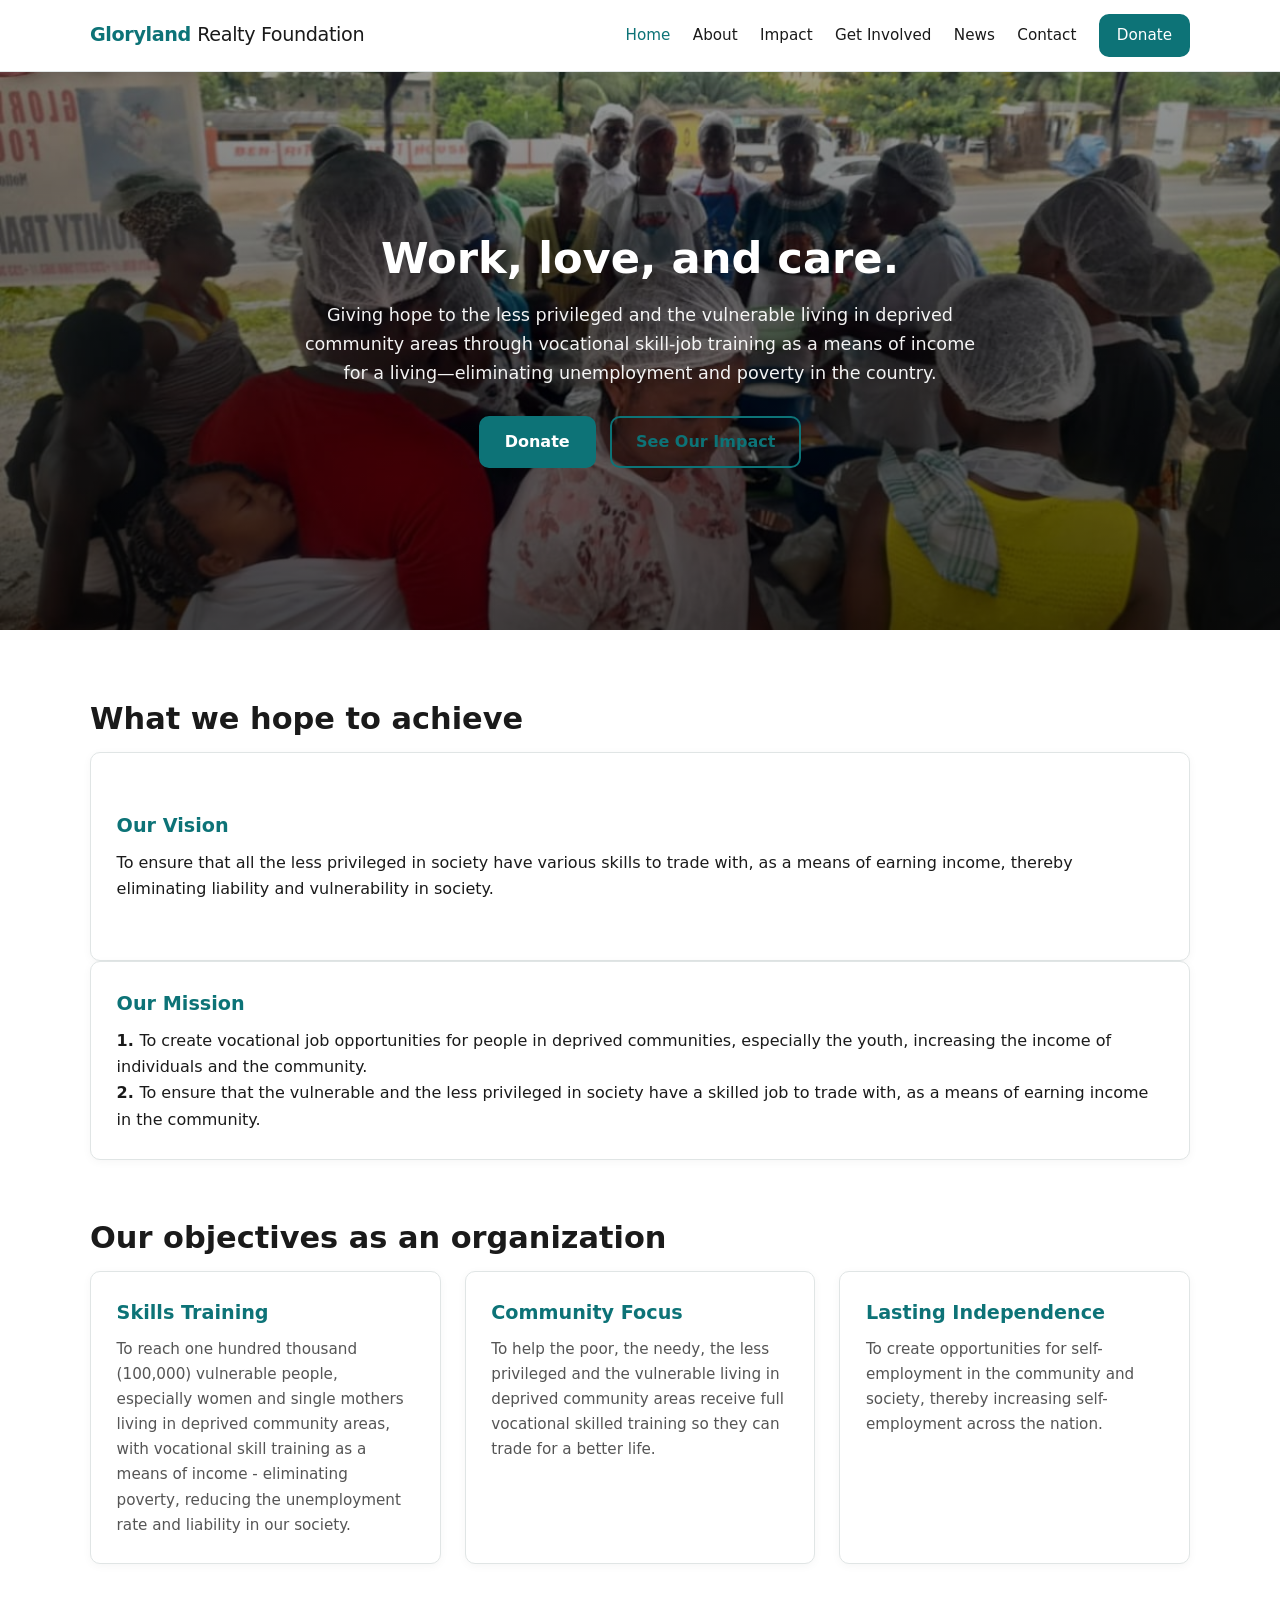
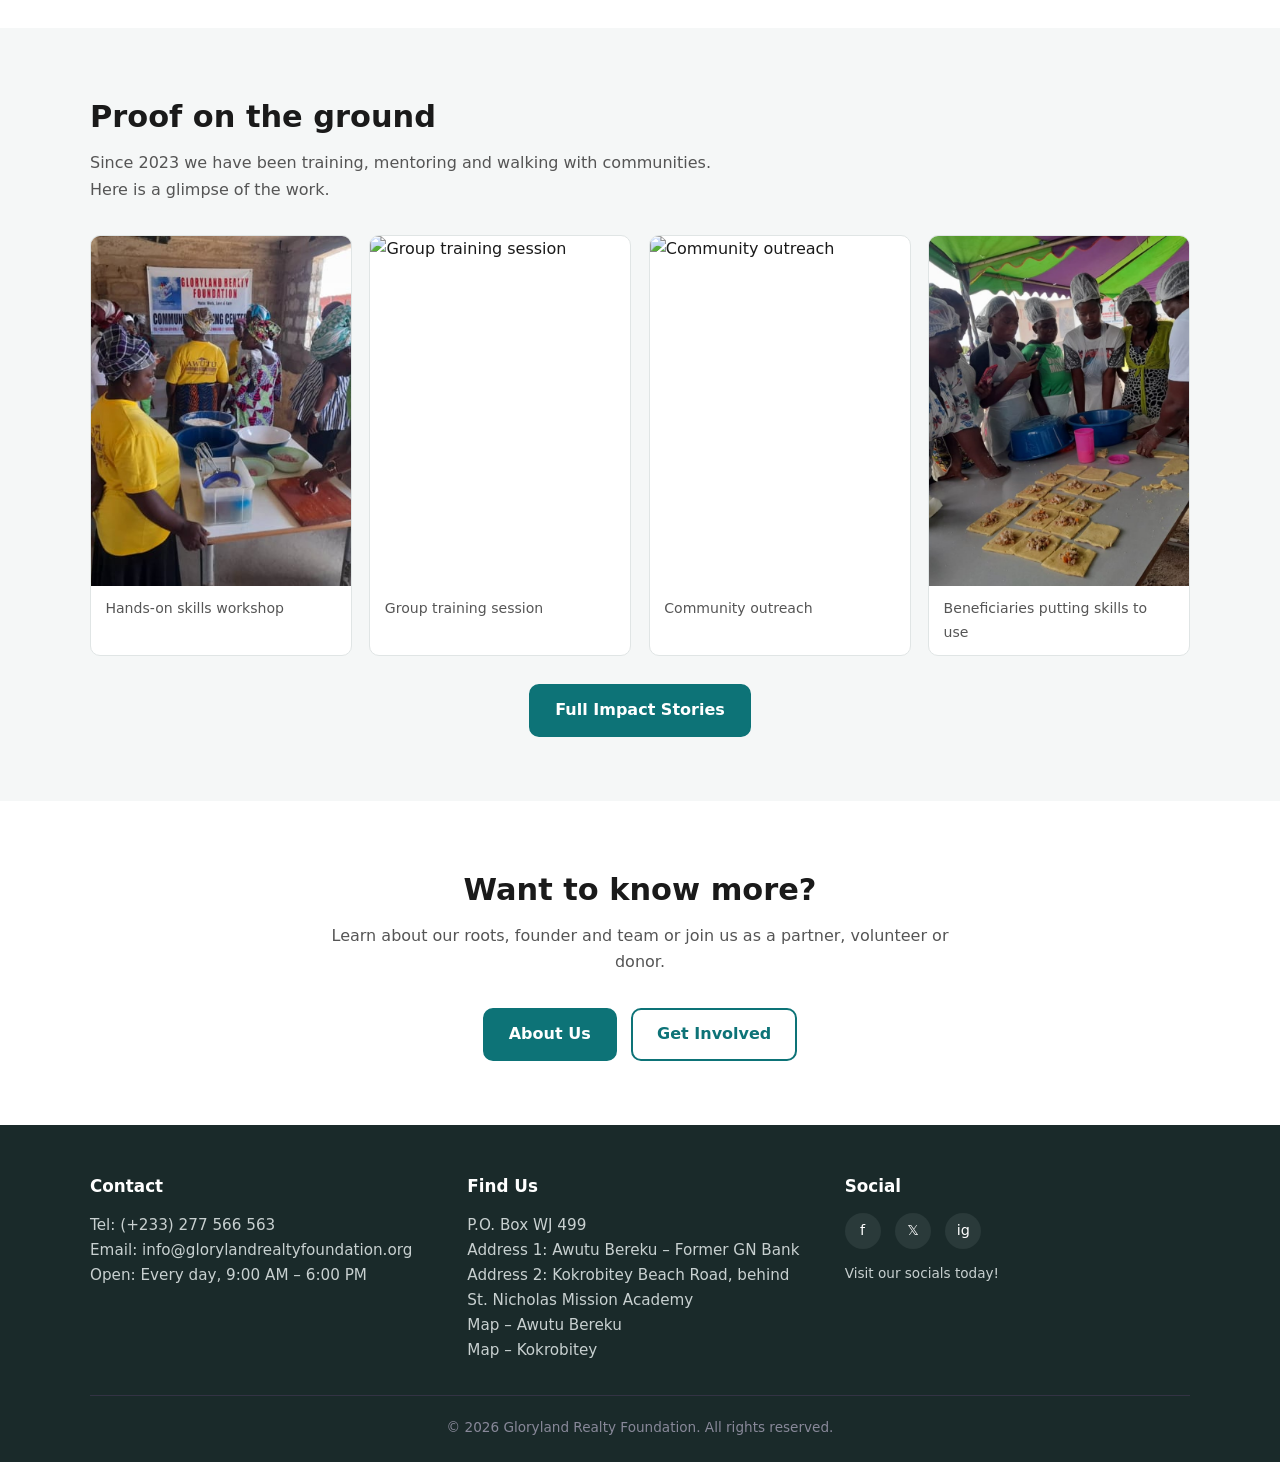
==== index.html @ 903ace61 "Add files via upload" ====
<!DOCTYPE html>
<html lang="en">
<head>
  <meta charset="UTF-8">
  <meta name="viewport" content="width=device-width, initial-scale=1">
  <title>Gloryland Realty Foundation | Empowering Youth & Women in Ghana</title>
  <meta name="description" content="Gloryland Realty Foundation empowers youth and women in under-developed communities across Ghana with employable and self-reliant skills since 2023.">
  <link rel="stylesheet" href="styles.css">
</head>
<body>

<header class="site-header">
  <div class="container header-inner">
    <a href="index.html" class="logo">Gloryland <span>Realty Foundation</span></a>
    <button class="menu-toggle" aria-label="Open menu" onclick="document.querySelector('.nav-list').classList.toggle('open')">☰</button>
    <nav>
      <ul class="nav-list">
        <li><a href="index.html" class="active">Home</a></li>
        <li><a href="about.html">About</a></li>
        <li><a href="impact.html">Impact</a></li>
        <li><a href="get_involved.html">Get Involved</a></li>
        <li><a href="news.html">News</a></li>
        <li><a href="contact.html">Contact</a></li>
        <li><a href="get-involved.html#donate" class="btn btn-sm">Donate</a></li>
      </ul>
    </nav>
  </div>
</header>

<main>
  <!-- Hero -->
  <section class="hero">
    <img class="hero-slide" src="grfprojectgallery7.jpg" alt="Community skills training session">
    <div class="hero-overlay"></div>
    <div class="hero-content">
      <h1>Work, love, and care.</h1>
      <p>Giving hope to the less privileged and the vulnerable living in deprived community areas through vocational skill-job training as a means of income for a living—eliminating unemployment and poverty in the country.</p>
      <div class="hero-btns">
        <a href="get_involved.html#donate" class="btn">Donate</a>
        <a href="impact.html" class="btn btn-outline">See Our Impact</a>
      </div>
    </div>
  </section>

  <!-- Mission snapshot -->
  <section class="section">
    <div class="container">
      <h2 class="section-title">What we hope to achieve</h2>
      <article class="card">
      <p class="section-lead">
          <h3>Our Vision</h3>To ensure that all the less privileged in society have various skills to trade with, as a means of earning income, thereby eliminating liability and vulnerability in society.</p>
      <p class="section-lead">
          </article>
          <article class="card">
          <h3>Our Mission</h3>
            <strong>1.&nbsp;</strong>To create vocational job opportunities for people in deprived communities, especially the youth, increasing the income of individuals and the community.<br/>
            <strong>2.&nbsp;</strong>To ensure that the vulnerable and the less privileged in society have a skilled job to trade with, as a means of earning income in the community.</p>
            </article><br/><br/>
            <h2 class="section-title">Our objectives as an organization</h2>
      <div class="cards">
          
          
        <article class="card">
          <h3>Skills Training</h3>
          <p>To reach one hundred thousand (100,000) vulnerable people, especially women and single mothers living in deprived community areas, with vocational skill training as a means of income - eliminating poverty, reducing the unemployment rate and liability in our society.</p>
        </article>
        <article class="card">
          <h3>Community Focus</h3>
          <p>To help the poor, the needy, the less privileged and the vulnerable living in deprived community areas receive full vocational skilled training so they can trade for a better life.</p>
        </article>
        <article class="card">
          <h3>Lasting Independence</h3>
          <p>To create opportunities for self-employment in the community and society, thereby increasing self-employment across the nation.</p>
        </article>
      </div>
    </div>
  </section>

  <!-- Proof points -->
  <section class="section section-alt">
    <div class="container">
      <h2 class="section-title">Proof on the ground</h2>
      <p class="section-lead">Since 2023 we have been training, mentoring and walking with communities. Here is a glimpse of the work.</p>
      <div class="gallery">
        <figure>
          <img src="GRFprojectgal5.jpg" alt="Participants in a skills workshop">
          <figcaption>Hands-on skills workshop</figcaption>
        </figure>
        <figure>
          <img src="GRFprojectgallery6.jpg" alt="Group training session">
          <figcaption>Group training session</figcaption>
        </figure>
        <figure>
          <img src="GRFprojectgal7.jpg" alt="Community outreach">
          <figcaption>Community outreach</figcaption>
        </figure>
        <figure>
          <img src="grfprojectgallery3.jpg" alt="Beneficiaries at work">
          <figcaption>Beneficiaries putting skills to use</figcaption>
        </figure>
      </div>
      <p style="margin-top:1.75rem; text-align:center;">
        <a href="impact.html" class="btn">Full Impact Stories</a>
      </p>
    </div>
  </section>

  <!-- CTA -->
  <section class="section">
    <div class="container" style="text-align:center;">
      <h2 class="section-title">Want to know more?</h2>
      <p class="section-lead" style="margin-inline:auto;">Learn about our roots, founder and team or join us as a partner, volunteer or donor.</p>
      <div class="hero-btns">
        <a href="about.html" class="btn">About Us</a>
        <a href="get_involved.html" class="btn btn-outline">Get Involved</a>
      </div>
    </div>
  </section>
</main>

<footer class="site-footer">
  <div class="container">
    <div class="footer-grid">
      <div>
        <h4>Contact</h4>
        <p>
          Tel: <a href="tel:+233277566563">(+233) 277 566 563</a><br>
          Email: <a href="mailto:info@glorylandrealtyfoundation.org">info@glorylandrealtyfoundation.org</a><br>
          Open: Every day, 9:00 AM – 6:00 PM
        </p>
      </div>
      <div>
        <h4>Find Us</h4>
        <p>
          P.O. Box WJ 499<br>
          Address 1: Awutu Bereku – Former GN Bank<br>
          Address 2: Kokrobitey Beach Road, behind St. Nicholas Mission Academy
        </p>
        <p>
          <a href="https://maps.google.com/?q=Awutu+Bereku+Ghana" target="_blank" rel="noopener">Map – Awutu Bereku</a><br>
          <a href="https://maps.google.com/?q=Kokrobitey+Beach+Road+Ghana" target="_blank" rel="noopener">Map – Kokrobitey</a>
        </p>
      </div>
      <div>
        <h4>Social</h4>
        <div class="social-links">
          <!-- Replace # with your real profile URLs -->
          <a href="#" aria-label="Facebook" title="Facebook">f</a>
          <a href="#" aria-label="X / Twitter" title="X">𝕏</a>
          <a href="#" aria-label="Instagram" title="Instagram">ig</a>
          
          <!-- === DON'T FORGET TO PLACE LINKS IN THE SOCIALS === -->

        </div>
        <p style="margin-top:0.8rem; font-size:0.85rem;">Visit our socials today!</p>
      </div>
    </div>
    <div class="footer-bottom">
      © 2026 Gloryland Realty Foundation. All rights reserved.
    </div>
  </div>
</footer>

</body>
</html>
---- styles.css ----
/* ========== EASY SETTINGS ========== */
:root {
  --primary: #0d7377;          /* main brand – change this one colour */
  --primary-dark: #095456;
  --accent: #e8b86d;           /* soft gold accent */
  --text: #1a1a1a;
  --text-muted: #555;
  --bg: #ffffff;
  --bg-alt: #f5f7f7;
  --border: #e0e5e5;
  --max: 1100px;
  --radius: 10px;
  --font: "Segoe UI", system-ui, -apple-system, sans-serif;
}

*, *::before, *::after { box-sizing: border-box; margin: 0; padding: 0; }
html { scroll-behavior: smooth; }
body {
  font-family: var(--font);
  color: var(--text);
  line-height: 1.65;
  background: var(--bg);
}
img { max-width: 100%; height: auto; display: block; }
a { color: var(--primary); text-decoration: none; }
a:hover { text-decoration: underline; }
ul { list-style: none; }

/* Layout */
.container { width: min(100% - 2rem, var(--max)); margin-inline: auto; }
.section { padding: 4rem 0; }
.section-alt { background: var(--bg-alt); }
.section-title { font-size: 1.9rem; margin-bottom: 0.5rem; }
.section-lead { color: var(--text-muted); max-width: 640px; margin-bottom: 2rem; }

/* Header */
.site-header {
  background: #fff;
  border-bottom: 1px solid var(--border);
  position: sticky; top: 0; z-index: 100;
}
.header-inner {
  display: flex; align-items: center; justify-content: space-between;
  padding: 0.85rem 0; gap: 1rem;
}
.logo {
  font-weight: 700; font-size: 1.2rem; color: var(--primary);
  text-decoration: none; letter-spacing: -0.02em;
}
.logo:hover { text-decoration: none; color: var(--primary-dark); }
.logo span { font-weight: 400; color: var(--text); }

.nav-list { display: flex; gap: 1.4rem; align-items: center; flex-wrap: wrap; }
.nav-list a {
  color: var(--text); font-weight: 500; font-size: 0.95rem;
  text-decoration: none;
}
.nav-list a:hover, .nav-list a.active { color: var(--primary); }

.menu-toggle {
  display: none; background: none; border: none;
  font-size: 1.6rem; cursor: pointer; color: var(--text);
}

/* Buttons */
.btn {
  display: inline-block;
  background: var(--primary); color: #fff !important;
  padding: 0.7rem 1.5rem; border-radius: var(--radius);
  font-weight: 600; text-decoration: none !important;
  border: 2px solid var(--primary); cursor: pointer;
  transition: background 0.2s, border-color 0.2s;
}
.btn:hover { background: var(--primary-dark); border-color: var(--primary-dark); }
.btn-outline {
  background: transparent; color: var(--primary) !important;
}
.btn-outline:hover { background: var(--primary); color: #fff !important; }
.btn-sm { padding: 0.45rem 1rem; font-size: 0.9rem; }

/* Hero */
.hero {
  position: relative; min-height: 62vh;
  display: flex; align-items: center; color: #fff; overflow: hidden;
}
.hero-slide {
  position: absolute; inset: 0; width: 100%; height: 100%;
  object-fit: cover; z-index: 0;
}
.hero-overlay {
  position: absolute; inset: 0;
  background: linear-gradient(to bottom, rgba(0,0,0,0.4), rgba(0,0,0,0.7));
  z-index: 1;
}
.hero-content {
  position: relative; z-index: 2; text-align: center;
  max-width: 720px; margin-inline: auto; padding: 2rem 1rem;
}
.hero h1 {
  font-size: clamp(1.8rem, 5vw, 2.7rem); line-height: 1.2;
  margin-bottom: 1rem;
}
.hero p { font-size: 1.1rem; margin-bottom: 1.75rem; opacity: 0.95; }
.hero-btns { display: flex; gap: 0.9rem; justify-content: center; flex-wrap: wrap; }

/* Cards */
.cards {
  display: grid;
  grid-template-columns: repeat(auto-fit, minmax(260px, 1fr));
  gap: 1.5rem;
}
.card {
  background: #fff; border: 1px solid var(--border);
  border-radius: var(--radius); padding: 1.6rem;
  box-shadow: 0 2px 10px rgba(0,0,0,0.04);
}
.card h3 { color: var(--primary); margin-bottom: 0.5rem; font-size: 1.2rem; }
.card p { color: var(--text-muted); font-size: 0.95rem; }

/* Impact numbers */
.stats {
  display: grid;
  grid-template-columns: repeat(auto-fit, minmax(140px, 1fr));
  gap: 1.25rem; text-align: center; margin: 2rem 0;
}
.stat-num { font-size: 2.2rem; font-weight: 700; color: var(--primary); }
.stat-label { font-size: 0.9rem; color: var(--text-muted); }

/* Gallery */
.gallery {
  display: grid;
  grid-template-columns: repeat(auto-fit, minmax(220px, 1fr));
  gap: 1.1rem;
}
.gallery figure {
  border-radius: var(--radius); overflow: hidden;
  border: 1px solid var(--border); background: #fff;
}
.gallery img { width: 100%; height: 350px; object-fit: cover; align-items: center; }
.gallery figcaption {
  padding: 0.7rem 0.9rem; font-size: 0.88rem; color: var(--text-muted);
}

/* Pathways (Get Involved) */
.pathways {
  display: grid;
  grid-template-columns: repeat(auto-fit, minmax(280px, 1fr));
  gap: 1.5rem;
}
.pathway {
  background: #fff; border: 1px solid var(--border);
  border-radius: var(--radius); padding: 1.75rem;
}
.pathway h3 { margin-bottom: 0.6rem; color: var(--primary); }
.pathway p { color: var(--text-muted); margin-bottom: 1.1rem; font-size: 0.95rem; }

/* meet the team */
.image_f { 
    width: 450px; align-items: center;
}
.founder_name {
    font-weight: bold; font-size: 20px;
}
.board {
    font-weight: bold; text-align: center;
}

.board { vertical-align: top;}

/* News cards */
.news-grid {
  display: grid;
  grid-template-columns: repeat(auto-fit, minmax(280px, 1fr));
  gap: 1.5rem;
}
.news-card {
  background: #fff; border: 1px solid var(--border);
  border-radius: var(--radius); overflow: hidden;
}
.news-card img { width: 100%; height: 160px; object-fit: cover; }
.news-body { padding: 1.2rem; }
.news-date { font-size: 0.8rem; color: var(--text-muted); margin-bottom: 0.4rem; }
.news-card h3 { font-size: 1.1rem; margin-bottom: 0.5rem; }

/* Footer */
.site-footer {
  background: #1a2a2a; color: #c8d0d0;
  padding: 3rem 0 1.5rem; font-size: 0.95rem;
}
.footer-grid {
  display: grid;
  grid-template-columns: repeat(auto-fit, minmax(200px, 1fr));
  gap: 2rem; margin-bottom: 2rem;

}
.site-footer h4 { color: #fff; margin-bottom: 0.8rem; font-size: 1.05rem; }
.site-footer a { color: #c8d0d0; }
.site-footer a:hover { color: #fff; }
.footer-bottom {
  border-top: 1px solid #334; padding-top: 1.2rem;
  text-align: center; font-size: 0.85rem; color: #889;
}
.social-links { display: flex; gap: 0.9rem; margin-top: 0.6rem;}
.social-links a {
  width: 36px; height: 36px; border-radius: 50%;
  background: #2a3a3a; display: flex; align-items: center;
  justify-content: center; color: #fff; font-size: 0.9rem;
  text-decoration: none;
}
.social-links a:hover { background: var(--primary); }

/* Page hero (inner pages) */
.page-hero {
  background: var(--bg-alt); padding: 2.8rem 0; text-align: center;
}
.page-hero h1 { font-size: 2.1rem; margin-bottom: 0.4rem; }
.page-hero p { color: var(--text-muted); }

/* Prose */
.prose { max-width: 720px; margin: 0 auto; }
.prose p { margin-bottom: 1.2rem; color: var(--text-muted); }

/* Donate box */
.donate-box {
  background: var(--bg-alt); border: 1px solid var(--border);
  border-radius: var(--radius); padding: 1.75rem; margin: 1.5rem 0;
}
.donate-box h3 { margin-bottom: 0.75rem; }
.donate-box li { margin: 0.4rem 0; padding-left: 1.2rem; position: relative; }
.donate-box li::before { content: "→"; position: absolute; left: 0; color: var(--primary); }

/* Responsive */
@media (max-width: 800px) {
  .menu-toggle { display: block; }
  .nav-list {
    display: none; position: absolute; top: 100%; left: 0; right: 0;
    background: #fff; flex-direction: column; padding: 1rem;
    border-bottom: 1px solid var(--border); gap: 0.7rem;
  }
  .nav-list.open { display: flex; }
  .hero { min-height: 50vh; }
}
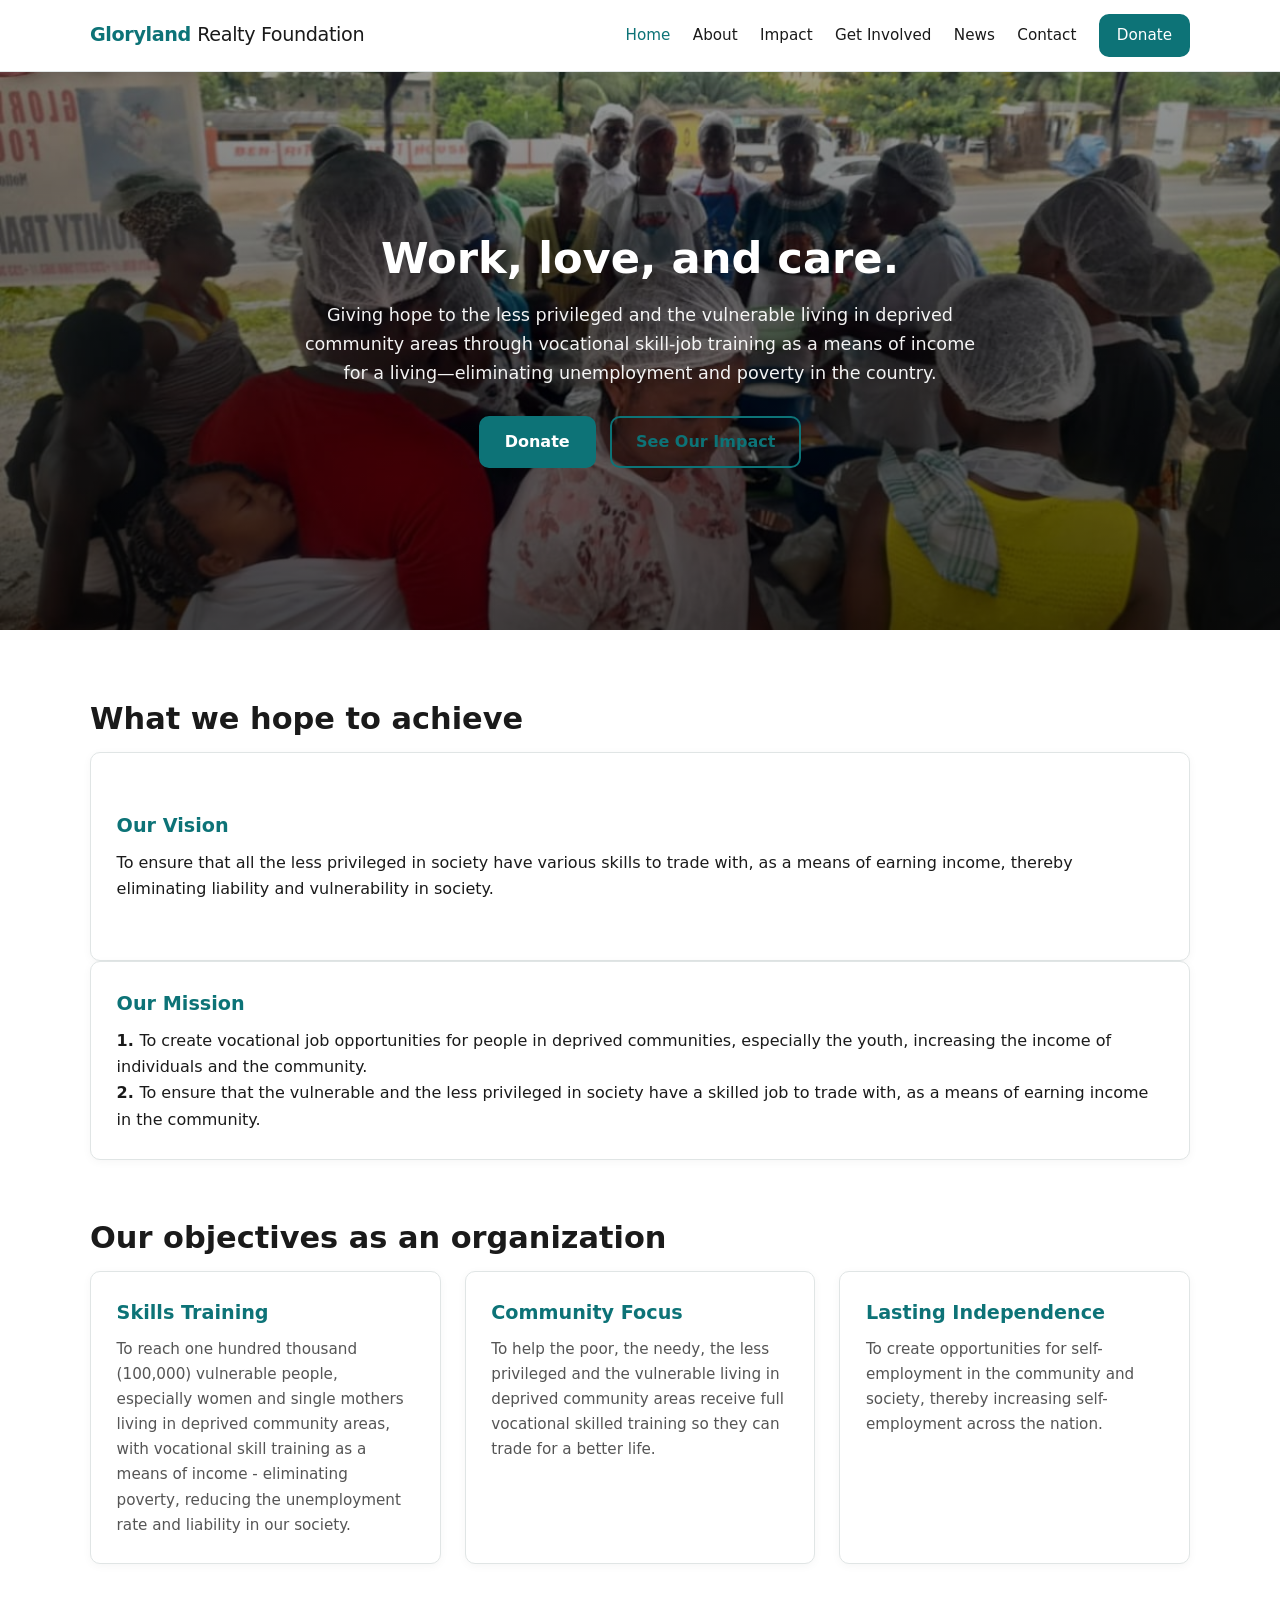
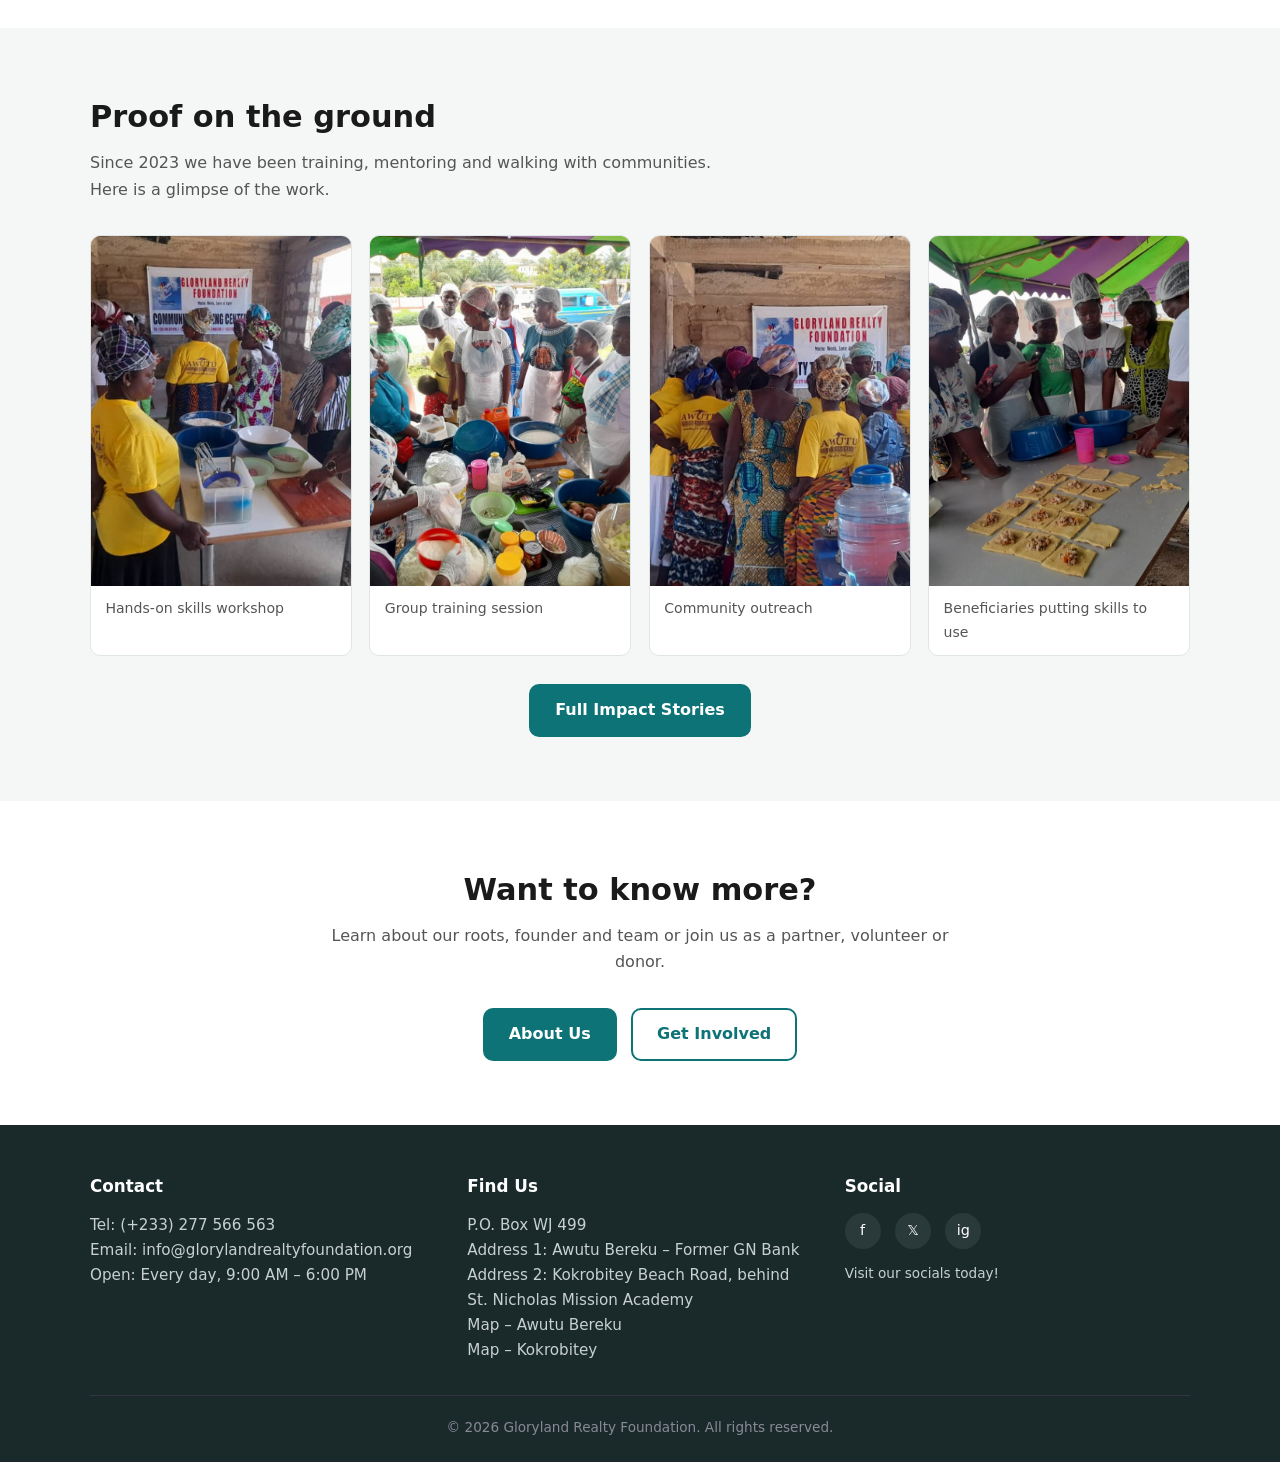
==== commit ac2cc284: "Update index.html" ====
--- a/index.html
+++ b/index.html
@@ -87,7 +87,7 @@
           <figcaption>Hands-on skills workshop</figcaption>
         </figure>
         <figure>
-          <img src="GRFprojectgallery6.jpg" alt="Group training session">
+          <img src="grfprojectgallery6.jpg" alt="Group training session">
           <figcaption>Group training session</figcaption>
         </figure>
         <figure>
@@ -162,4 +162,4 @@
 </footer>
 
 </body>
-</html>+</html>
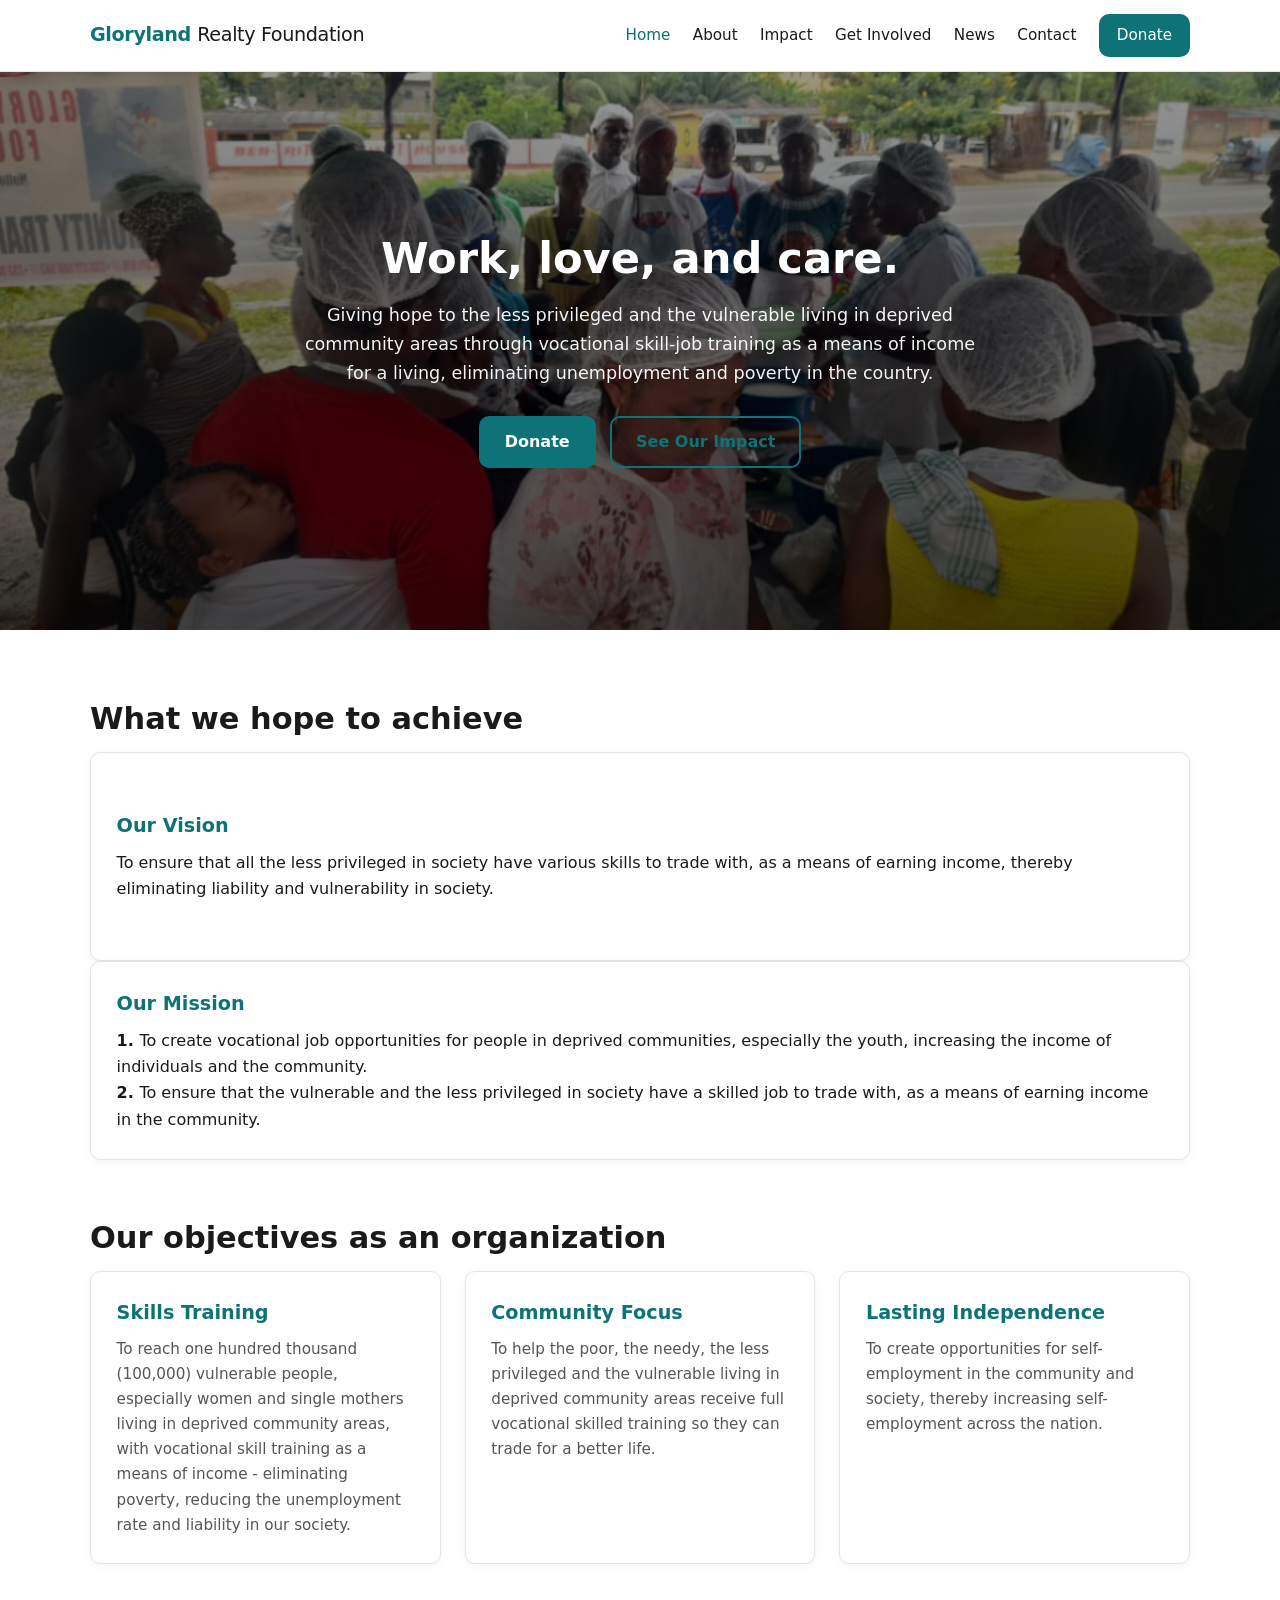
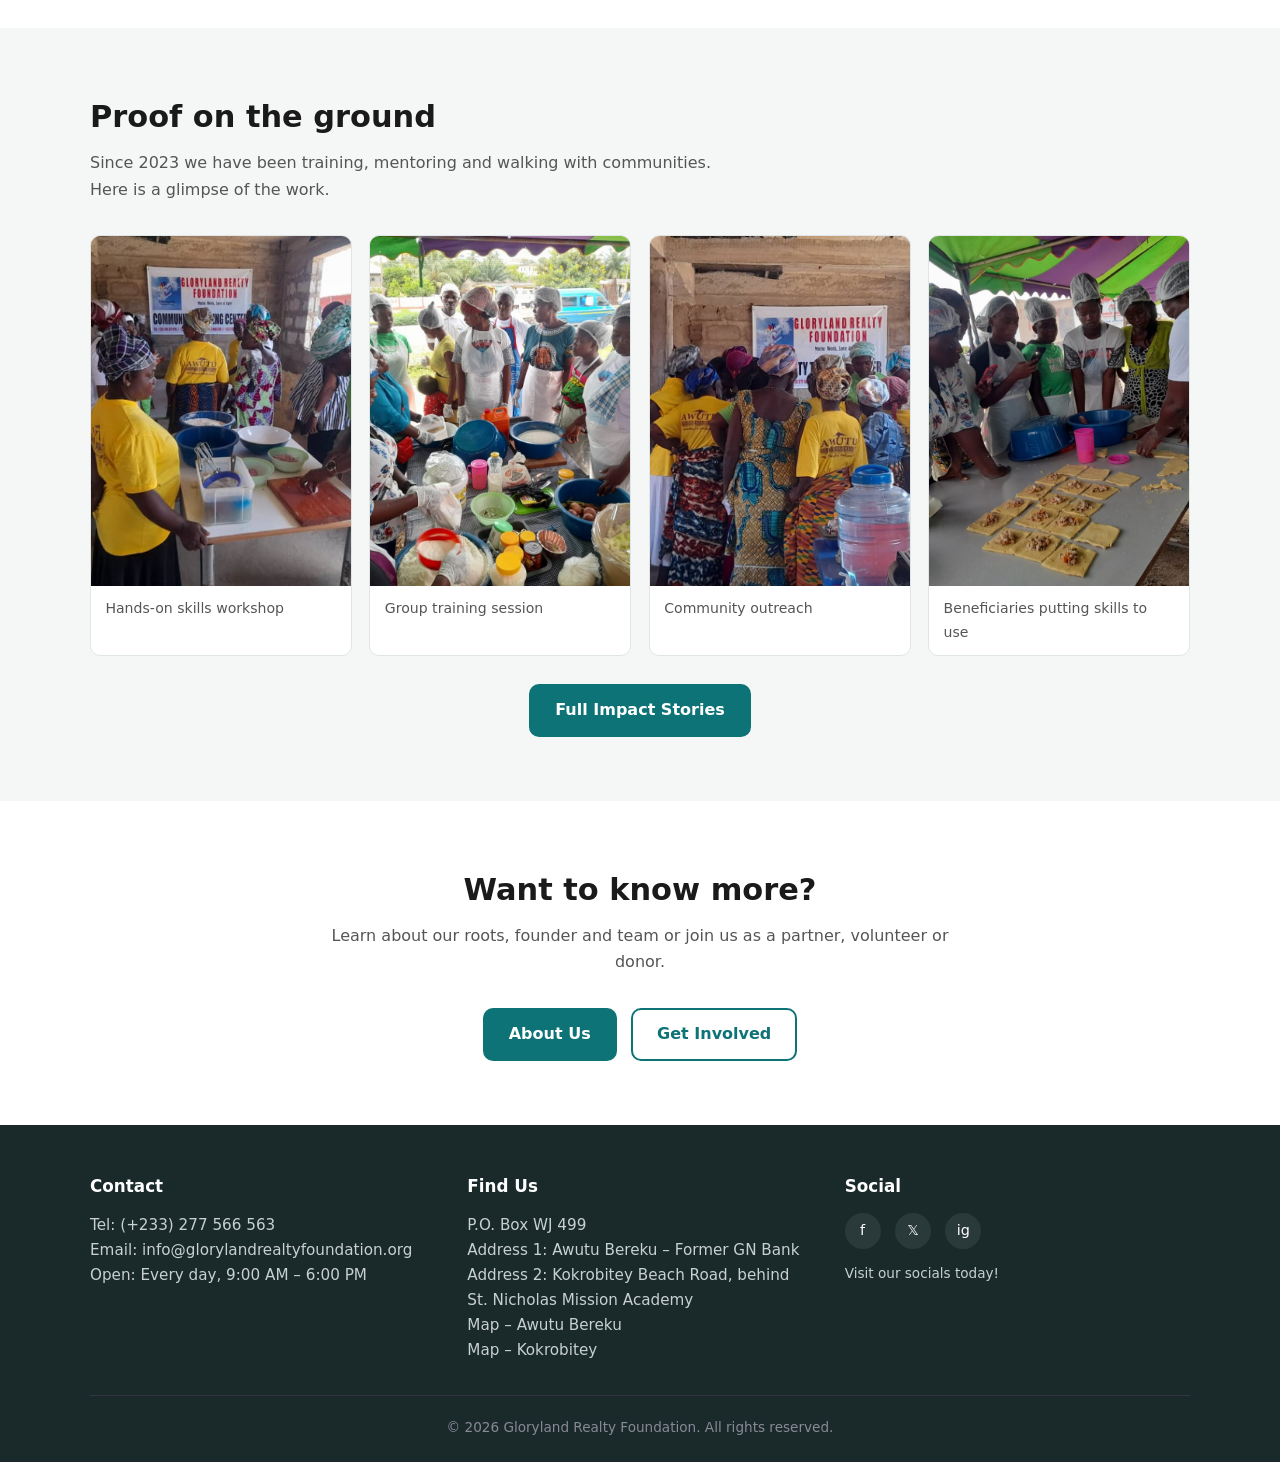
==== commit 9e2a3212: "Fix paragraph punctuation in index.html Removed a dash from the paragraph to improve readability." ====
--- a/index.html
+++ b/index.html
@@ -34,7 +34,7 @@
     <div class="hero-overlay"></div>
     <div class="hero-content">
       <h1>Work, love, and care.</h1>
-      <p>Giving hope to the less privileged and the vulnerable living in deprived community areas through vocational skill-job training as a means of income for a living—eliminating unemployment and poverty in the country.</p>
+      <p>Giving hope to the less privileged and the vulnerable living in deprived community areas through vocational skill-job training as a means of income for a living, eliminating unemployment and poverty in the country.</p>
       <div class="hero-btns">
         <a href="get_involved.html#donate" class="btn">Donate</a>
         <a href="impact.html" class="btn btn-outline">See Our Impact</a>
